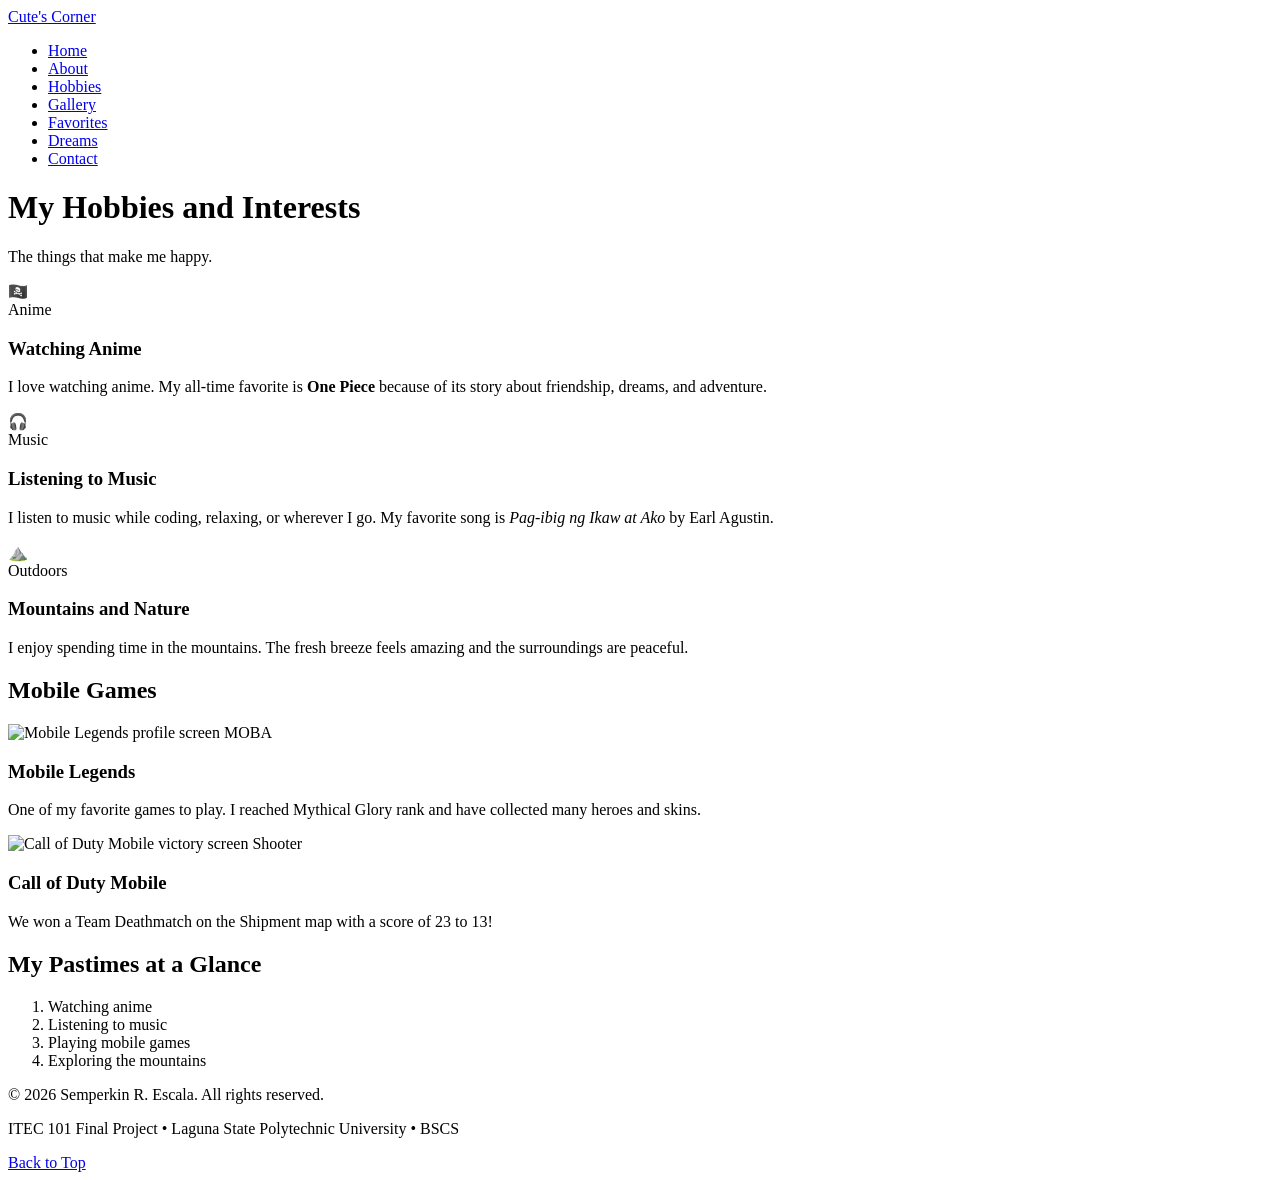
==== hobbies.html @ b98773b9 "Create hobbies.html" ====
<!DOCTYPE html>
<html lang="en">
<head>
  <meta charset="UTF-8">
  <meta name="viewport" content="width=device-width, initial-scale=1.0">
  <meta name="description" content="Hobbies and interests of Semperkin R. Escala">
  <title>Hobbies and Interests | Semperkin Escala</title>
  <link rel="stylesheet" href="css/style.css">
</head>
<body id="top">
  <header>
    <div class="header-inner">
      <a href="index.html" class="logo">Cute's Corner</a>
      <nav>
        <ul>
          <li><a href="index.html">Home</a></li>
          <li><a href="about.html">About</a></li>
          <li><a href="hobbies.html" class="active">Hobbies</a></li>
          <li><a href="gallery.html">Gallery</a></li>
          <li><a href="favorites.html">Favorites</a></li>
          <li><a href="dreams.html">Dreams</a></li>
          <li><a href="contact.html">Contact</a></li>
        </ul>
      </nav>
    </div>
  </header>

  <main>
    <h1 class="page-title">My Hobbies and Interests</h1>
    <p class="subtitle">The things that make me happy.</p>

    <section class="grid">
      <div class="card">
        <div class="emoji">&#127988;&#8205;&#9760;&#65039;</div>
        <span class="pill">Anime</span>
        <h3>Watching Anime</h3>
        <p>I love watching anime. My all-time favorite is <strong>One Piece</strong> because of its story about friendship, dreams, and adventure.</p>
      </div>
      <div class="card gold">
        <div class="emoji">&#127911;</div>
        <span class="pill">Music</span>
        <h3>Listening to Music</h3>
        <p>I listen to music while coding, relaxing, or wherever I go. My favorite song is <em>Pag-ibig ng Ikaw at Ako</em> by Earl Agustin.</p>
      </div>
      <div class="card">
        <div class="emoji">&#9968;&#65039;</div>
        <span class="pill">Outdoors</span>
        <h3>Mountains and Nature</h3>
        <p>I enjoy spending time in the mountains. The fresh breeze feels amazing and the surroundings are peaceful.</p>
      </div>
    </section>

    <section>
      <h2>Mobile Games</h2>
      <div class="grid-2">
        <div class="card gold">
          <img class="hobby-img1" src="images/IMG_7113.png" alt="Mobile Legends profile screen">
          <span class="pill">MOBA</span>
          <h3>Mobile Legends</h3>
          <p>One of my favorite games to play. I reached Mythical Glory rank and have collected many heroes and skins.</p>
        </div>
        <div class="card gold">
          <img class="hobby-img2" src="images/IMG_6746.png" alt="Call of Duty Mobile victory screen">
          <span class="pill">Shooter</span>
          <h3>Call of Duty Mobile</h3>
          <p>We won a Team Deathmatch on the Shipment map with a score of 23 to 13!</p>
        </div>
      </div>
    </section>

    <section class="card">
      <h2>My Pastimes at a Glance</h2>
      <ol class="list">
        <li>Watching anime</li>
        <li>Listening to music</li>
        <li>Playing mobile games</li>
        <li>Exploring the mountains</li>
      </ol>
    </section>
  </main>

  <footer>
    <p>&copy; 2026 Semperkin R. Escala. All rights reserved.</p>
    <p>ITEC 101 Final Project &bull; Laguna State Polytechnic University &bull; BSCS</p>
    <a href="#top" class="back-top">Back to Top</a>
  </footer>
</body>
          </html>
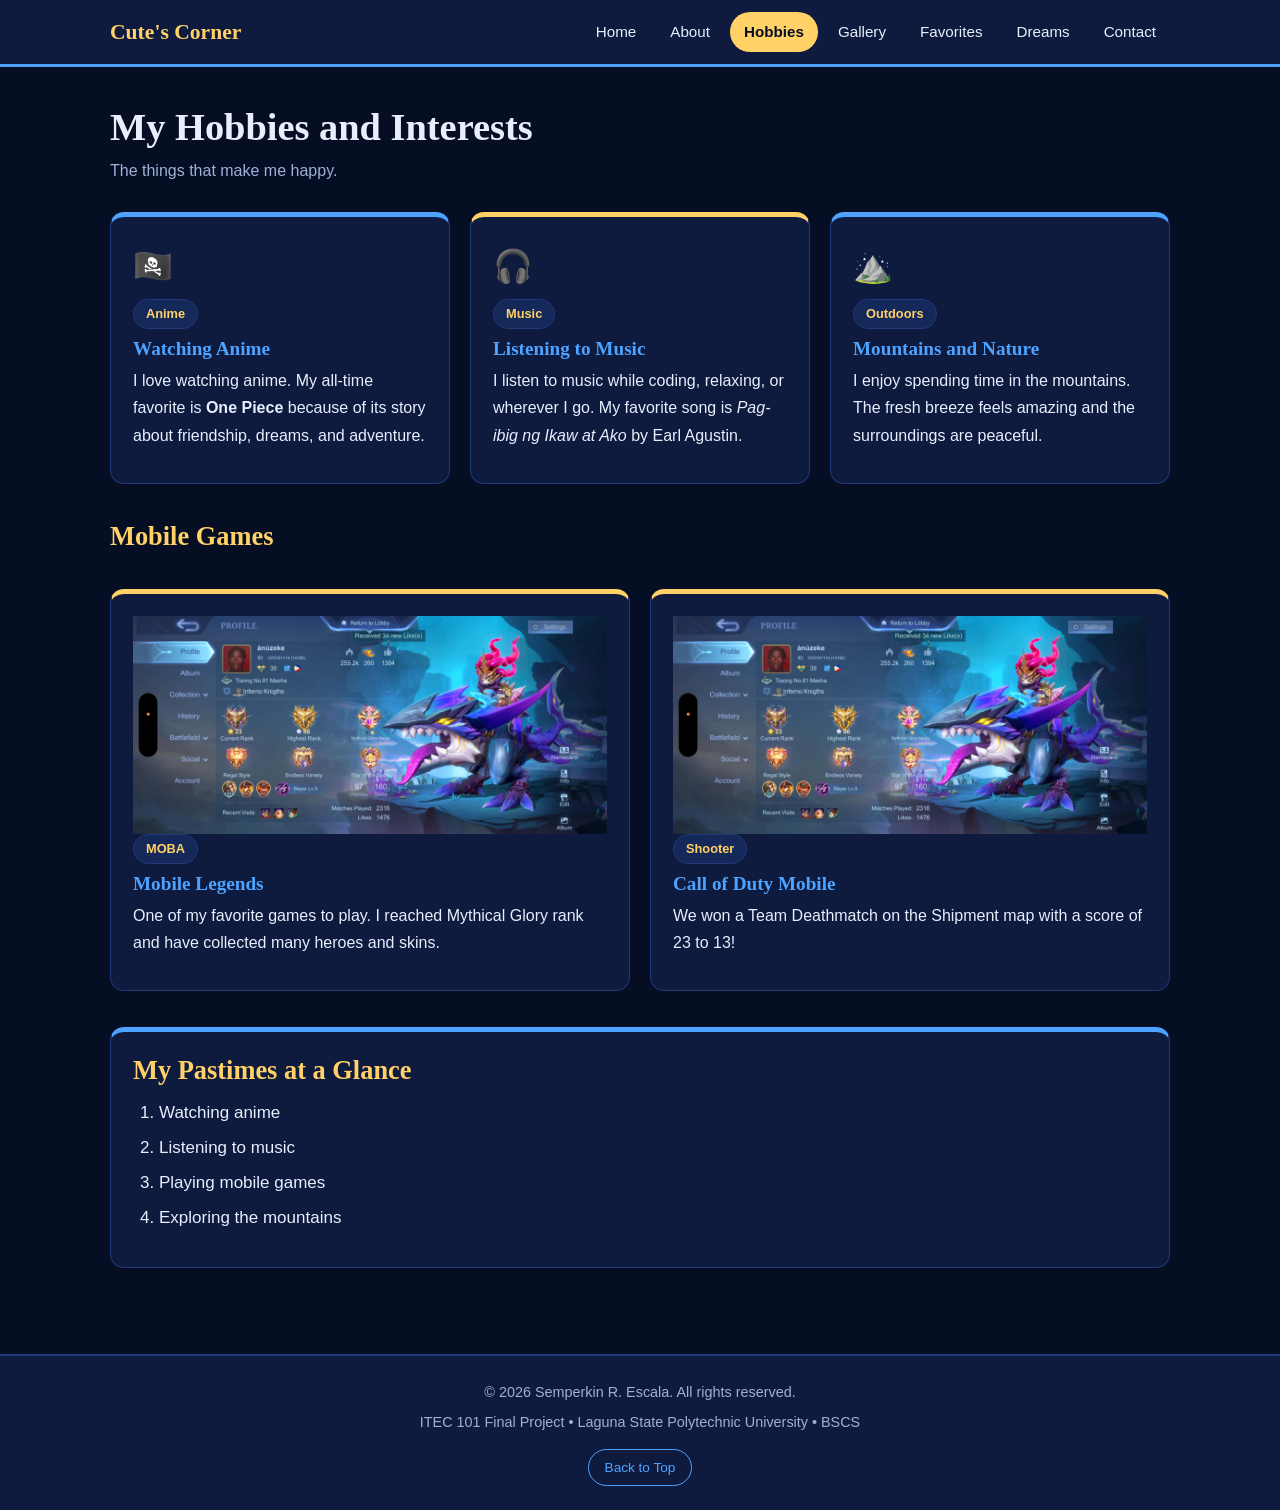
==== commit 37b37904: "Update hobbies.html" ====
--- a/hobbies.html
+++ b/hobbies.html
@@ -54,13 +54,13 @@
       <h2>Mobile Games</h2>
       <div class="grid-2">
         <div class="card gold">
-          <img class="hobby-img1" src="images/IMG_7113.png" alt="Mobile Legends profile screen">
+          <img class="hobby-img1" src="images/escala2.jpeg" alt="Mobile Legends profile screen">
           <span class="pill">MOBA</span>
           <h3>Mobile Legends</h3>
           <p>One of my favorite games to play. I reached Mythical Glory rank and have collected many heroes and skins.</p>
         </div>
         <div class="card gold">
-          <img class="hobby-img2" src="images/IMG_6746.png" alt="Call of Duty Mobile victory screen">
+          <img class="hobby-img2" src="images/escala2.jpeg" alt="Call of Duty Mobile victory screen">
           <span class="pill">Shooter</span>
           <h3>Call of Duty Mobile</h3>
           <p>We won a Team Deathmatch on the Shipment map with a score of 23 to 13!</p>
@@ -85,5 +85,4 @@
     <a href="#top" class="back-top">Back to Top</a>
   </footer>
 </body>
-          </html>
-          
+</html>
--- a/css/style.css
+++ b/css/style.css
@@ -0,0 +1,516 @@
+/* ===== Fundamental Reset & Base Styles ===== */
+* {
+  box-sizing: border-box;
+  margin: 0;
+  padding: 0;
+}
+
+html {
+  scroll-behavior: smooth;
+}
+
+body {
+  font-family: "Trebuchet MS", Arial, sans-serif;
+  background-color: #060e24;
+  color: #e8eefc;
+  line-height: 1.7;
+  font-size: 17px;
+}
+
+h1, h2, h3, h4 {
+  font-family: Georgia, "Times New Roman", serif;
+  line-height: 1.25;
+}
+
+h1 {
+  font-size: 2.4rem;
+  color: #e8eefc;
+}
+
+h2 {
+  font-size: 1.65rem;
+  margin-bottom: 12px;
+  color: #ffd166;
+}
+
+h3 {
+  font-size: 1.2rem;
+  margin-bottom: 6px;
+  color: #4da3ff;
+}
+
+p {
+  font-family: "Trebuchet MS", Arial, sans-serif;
+  font-size: 1rem;
+  margin-bottom: 12px;
+}
+
+a {
+  color: #4da3ff;
+  text-decoration: none;
+}
+
+a:hover {
+  color: #ffd166;
+  text-decoration: underline;
+}
+
+img {
+  max-width: 100%;
+  display: block;
+}
+
+/* ===== Header & Navigation ===== */
+header {
+  background-color: #0e1b3f;
+  border-bottom: 3px solid #4da3ff;
+  position: sticky;
+  top: 0;
+  z-index: 10;
+}
+
+.header-inner {
+  max-width: 1100px;
+  margin: 0 auto;
+  padding: 12px 20px;
+  display: flex;
+  justify-content: space-between;
+  align-items: center;
+  flex-wrap: wrap;
+  gap: 12px;
+}
+
+.logo {
+  font-family: Georgia, serif;
+  font-size: 1.35rem;
+  font-weight: bold;
+  color: #ffd166;
+}
+
+.logo:hover {
+  color: #e8eefc;
+  text-decoration: none;
+}
+
+nav ul {
+  list-style: none;
+  display: flex;
+  flex-wrap: wrap;
+  gap: 6px;
+}
+
+nav a {
+  display: block;
+  padding: 7px 14px;
+  border-radius: 20px;
+  color: #e8eefc;
+  font-size: 0.95rem;
+}
+
+nav a:hover {
+  background-color: #4da3ff;
+  color: #060e24;
+  text-decoration: none;
+}
+
+nav a.active {
+  background-color: #ffd166;
+  color: #060e24;
+  font-weight: bold;
+}
+
+/* ===== Main Layout ===== */
+main {
+  max-width: 1100px;
+  margin: 0 auto;
+  padding: 36px 20px 50px;
+}
+
+section {
+  margin-bottom: 36px;
+}
+
+.page-title {
+  margin-bottom: 6px;
+}
+
+.subtitle {
+  color: #9fb0d6;
+  margin-bottom: 28px;
+}
+
+.grid {
+  display: grid;
+  grid-template-columns: repeat(auto-fit, minmax(250px, 1fr));
+  gap: 20px;
+}
+
+.grid-2 {
+  display: grid;
+  grid-template-columns: 1fr 1fr;
+  gap: 20px;
+  margin-top: 36px;
+}
+
+/* ===== Cards ===== */
+.card {
+  background-color: #0e1b3f;
+  border: 1px solid #22397a;
+  border-top: 5px solid #4da3ff;
+  border-radius: 14px;
+  padding: 22px;
+}
+
+.card:hover {
+  border-color: #ffd166;
+}
+
+a.card {
+  display: block;
+  color: #e8eefc;
+}
+
+a.card:hover {
+  text-decoration: none;
+}
+
+.card.gold {
+  border-top-color: #ffd166;
+}
+
+/* ===== Badges & Pills ===== */
+.pill {
+  display: inline-block;
+  padding: 3px 12px;
+  margin: 0 6px 8px 0;
+  background-color: #15285a;
+  color: #ffd166;
+  border: 1px solid #22397a;
+  border-radius: 20px;
+  font-size: 0.8rem;
+  font-weight: bold;
+}
+
+.pill-row {
+  margin-top: 12px;
+}
+
+/* ===== Home Hero Section ===== */
+.hero {
+  text-align: center;
+  background-color: #15285a;
+  border: 1px solid #22397a;
+  border-radius: 24px;
+  padding: 40px 24px;
+  max-width: 760px;
+  margin: 0 auto 40px;
+}
+
+.hero img {
+  width: 170px;
+  height: 170px;
+  border-radius: 50%;
+  object-fit: cover;
+  object-position: center 25%;
+  border: 4px solid #ffd166;
+  margin: 0 auto 16px;
+}
+
+.badge {
+  display: inline-block;
+  padding: 4px 16px;
+  margin-bottom: 10px;
+  background-color: #0e1b3f;
+  color: #4da3ff;
+  border: 1px solid #4da3ff;
+  border-radius: 20px;
+  font-size: 0.85rem;
+  font-weight: bold;
+}
+
+.greet {
+  color: #9fb0d6;
+  margin-bottom: 4px;
+}
+
+.nick {
+  color: #ffd166;
+}
+
+.intro {
+  max-width: 560px;
+  margin: 12px auto 0;
+}
+
+.quote {
+  max-width: 560px;
+  margin: 18px auto;
+  padding: 14px 18px;
+  border-left: 5px solid #ffd166;
+  background-color: #0e1b3f;
+  font-style: italic;
+  border-radius: 0 12px 12px 0;
+  text-align: left;
+}
+
+/* ===== Buttons ===== */
+.btn-row {
+  display: flex;
+  justify-content: center;
+  flex-wrap: wrap;
+  gap: 12px;
+  margin-top: 12px;
+}
+
+.btn {
+  display: inline-block;
+  padding: 11px 24px;
+  background-color: #4da3ff;
+  color: #060e24;
+  font-weight: bold;
+  border: 2px solid #4da3ff;
+  border-radius: 30px;
+  cursor: pointer;
+  font-size: 1rem;
+  font-family: inherit;
+}
+
+.btn:hover {
+  background-color: #ffd166;
+  border-color: #ffd166;
+  color: #060e24;
+  text-decoration: none;
+}
+
+.btn-outline {
+  background-color: transparent;
+  color: #e8eefc;
+  border-color: #4da3ff;
+}
+
+.btn-outline:hover {
+  background-color: #ffd166;
+  border-color: #ffd166;
+  color: #060e24;
+}
+
+/* ===== About Page ===== */
+.chips {
+  display: flex;
+  flex-wrap: wrap;
+  gap: 14px;
+}
+
+.chip {
+  flex: 1 1 220px;
+  background-color: #0e1b3f;
+  border: 1px solid #22397a;
+  border-radius: 12px;
+  padding: 12px 16px;
+}
+
+.chip span {
+  display: block;
+  font-size: 0.8rem;
+  color: #9fb0d6;
+  margin-bottom: 2px;
+}
+
+.chip strong {
+  color: #e8eefc;
+}
+
+ul.list, ol.list {
+  margin-left: 22px;
+  margin-bottom: 12px;
+  padding-left: 4px;
+}
+
+ul.list li, ol.list li {
+  margin-bottom: 6px;
+}
+
+#fun-facts {
+  border-top-color: #ffd166;
+}
+
+/* ===== Hobbies Page ===== */
+.hobby-img {
+  width: 100%;
+  height: 210px;
+  object-fit: cover;
+  border-radius: 10px;
+  margin-bottom: 12px;
+}
+
+.emoji {
+  font-size: 2rem;
+  margin-bottom: 6px;
+}
+
+/* ===== Gallery Page ===== */
+figure {
+  background-color: #0e1b3f;
+  border: 1px solid #22397a;
+  border-radius: 14px;
+  overflow: hidden;
+}
+
+figure:hover {
+  border-color: #ffd166;
+}
+
+figure img {
+  width: 100%;
+  height: 260px;
+  object-fit: cover;
+}
+
+figcaption {
+  padding: 16px 18px;
+  font-size: 0.95rem;
+  color: #9fb0d6;
+}
+
+figcaption strong {
+  display: block;
+  color: #ffd166;
+  font-size: 1.05rem;
+  margin-bottom: 4px;
+}
+
+/* ===== Favorites Table ===== */
+.table-wrap {
+  overflow-x: auto;
+  background-color: #0e1b3f;
+  border: 1px solid #22397a;
+  border-radius: 14px;
+}
+
+.fav-table {
+  width: 100%;
+  border-collapse: collapse;
+  text-align: left;
+}
+
+.fav-table th,
+.fav-table td {
+  padding: 14px 18px;
+  border: 1px solid #22397a;
+}
+
+.fav-table th {
+  background-color: #15285a;
+  color: #ffd166;
+  font-family: Georgia, serif;
+}
+
+.fav-table tr:hover td {
+  background-color: #15285a;
+}
+
+/* ===== Dreams Page ===== */
+.future-self {
+  background-color: #15285a;
+  border: 1px solid #22397a;
+  border-left: 5px solid #ffd166;
+  border-radius: 14px;
+  padding: 24px;
+}
+
+.future-self p:last-child {
+  margin-bottom: 0;
+}
+
+/* ===== Contact Page ===== */
+.contact-wrap {
+  display: grid;
+  grid-template-columns: 1fr 1.4fr;
+  gap: 24px;
+  align-items: start;
+}
+
+.contact-form label {
+  display: block;
+  margin-bottom: 6px;
+  font-weight: bold;
+  color: #ffd166;
+  font-size: 0.95rem;
+}
+
+.contact-form input,
+.contact-form textarea {
+  width: 100%;
+  padding: 11px 14px;
+  margin-bottom: 16px;
+  background-color: #060e24;
+  color: #e8eefc;
+  border: 1px solid #22397a;
+  border-radius: 10px;
+  font-family: inherit;
+  font-size: 1rem;
+}
+
+.contact-form input:focus,
+.contact-form textarea:focus {
+  outline: none;
+  border-color: #4da3ff;
+}
+
+.contact-form textarea {
+  min-height: 130px;
+  resize: vertical;
+}
+
+.form-note {
+  font-size: 0.85rem;
+  color: #9fb0d6;
+  margin-top: 10px;
+  margin-bottom: 0;
+}
+
+/* ===== Footer ===== */
+footer {
+  background-color: #0e1b3f;
+  border-top: 2px solid #22397a;
+  text-align: center;
+  padding: 24px 20px;
+  color: #9fb0d6;
+}
+
+footer p {
+  font-size: 0.9rem;
+  margin-bottom: 6px;
+}
+
+.back-top {
+  display: inline-block;
+  margin-top: 8px;
+  padding: 6px 16px;
+  border: 1px solid #4da3ff;
+  border-radius: 20px;
+  font-size: 0.85rem;
+}
+
+.back-top:hover {
+  background-color: #4da3ff;
+  color: #060e24;
+  text-decoration: none;
+}
+
+/* ===== Responsive Design (Tablets & Phones) ===== */
+@media (max-width: 768px) {
+  h1 {
+    font-size: 2rem;
+  }
+
+  .grid-2,
+  .contact-wrap {
+    grid-template-columns: 1fr;
+  }
+
+  .hero {
+    padding: 32px 18px;
+  }
+  }
+  
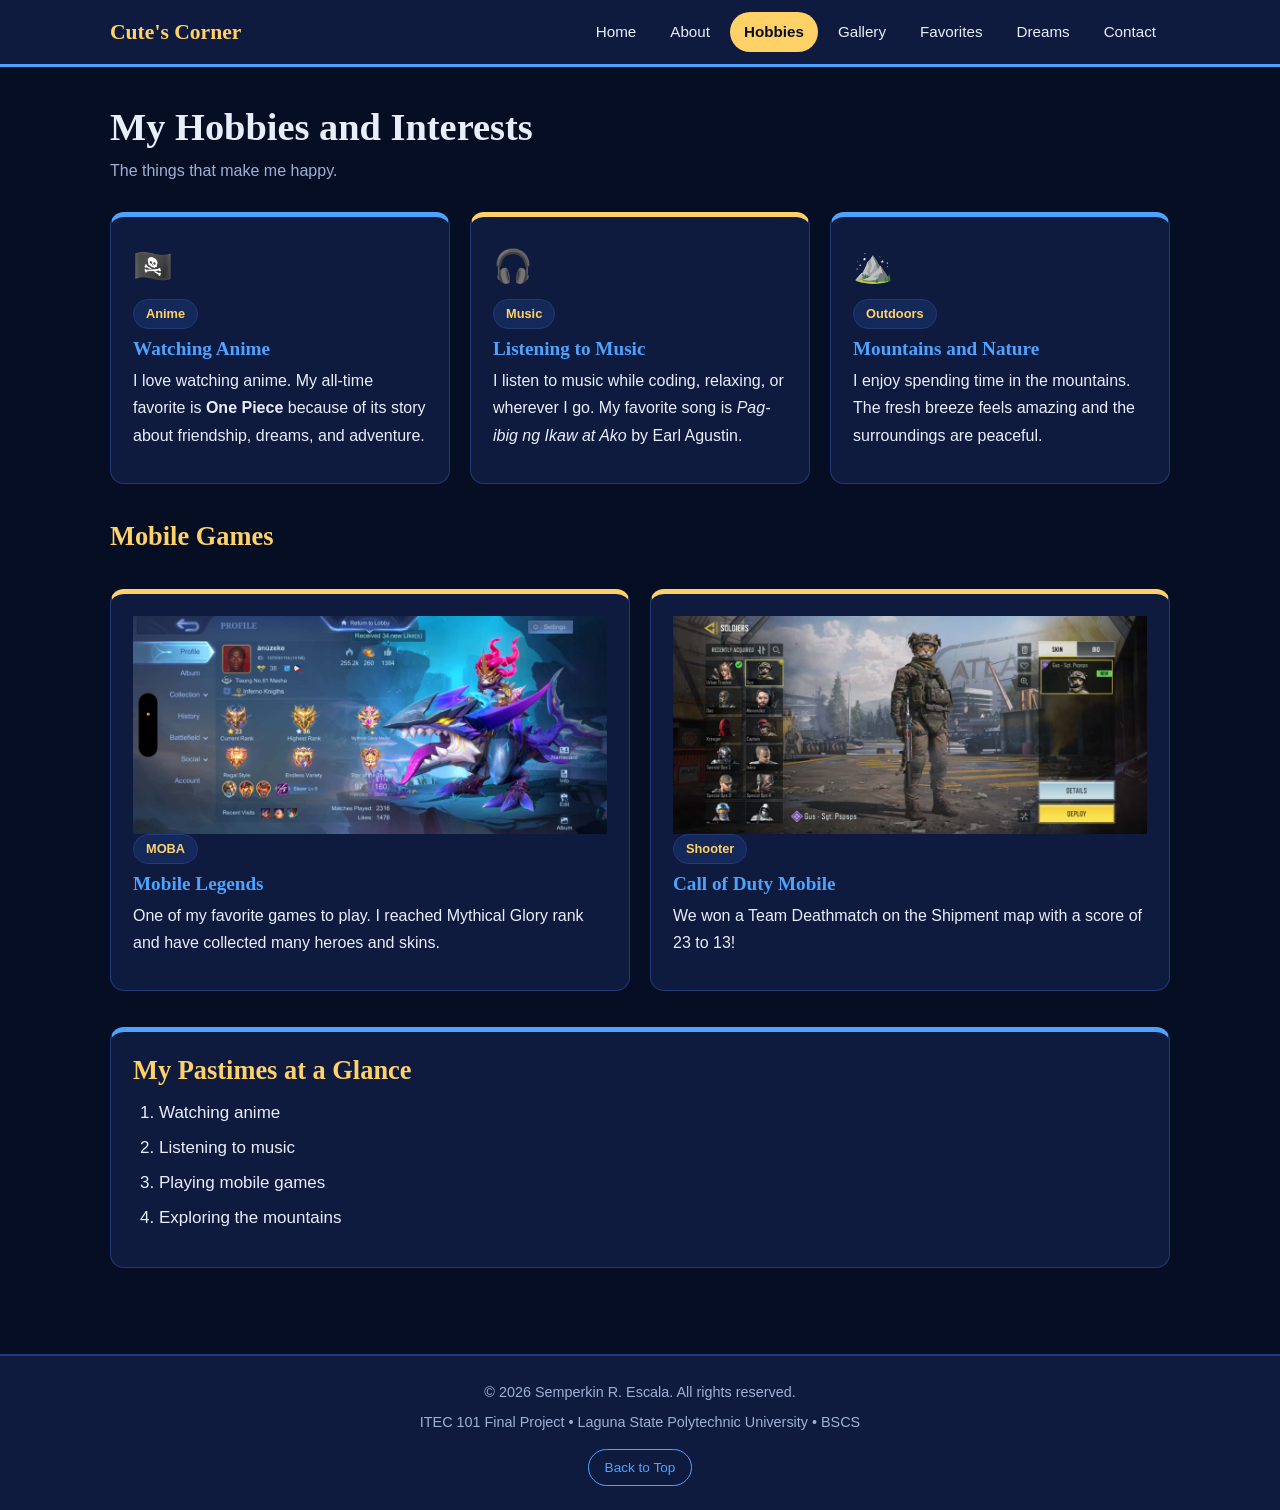
==== commit 08b2a1eb: "Update hobbies.html" ====
--- a/hobbies.html
+++ b/hobbies.html
@@ -60,7 +60,7 @@
           <p>One of my favorite games to play. I reached Mythical Glory rank and have collected many heroes and skins.</p>
         </div>
         <div class="card gold">
-          <img class="hobby-img2" src="images/escala2.jpeg" alt="Call of Duty Mobile victory screen">
+          <img class="hobby-img2" src="images/escala1.jpeg" alt="Call of Duty Mobile victory screen">
           <span class="pill">Shooter</span>
           <h3>Call of Duty Mobile</h3>
           <p>We won a Team Deathmatch on the Shipment map with a score of 23 to 13!</p>
